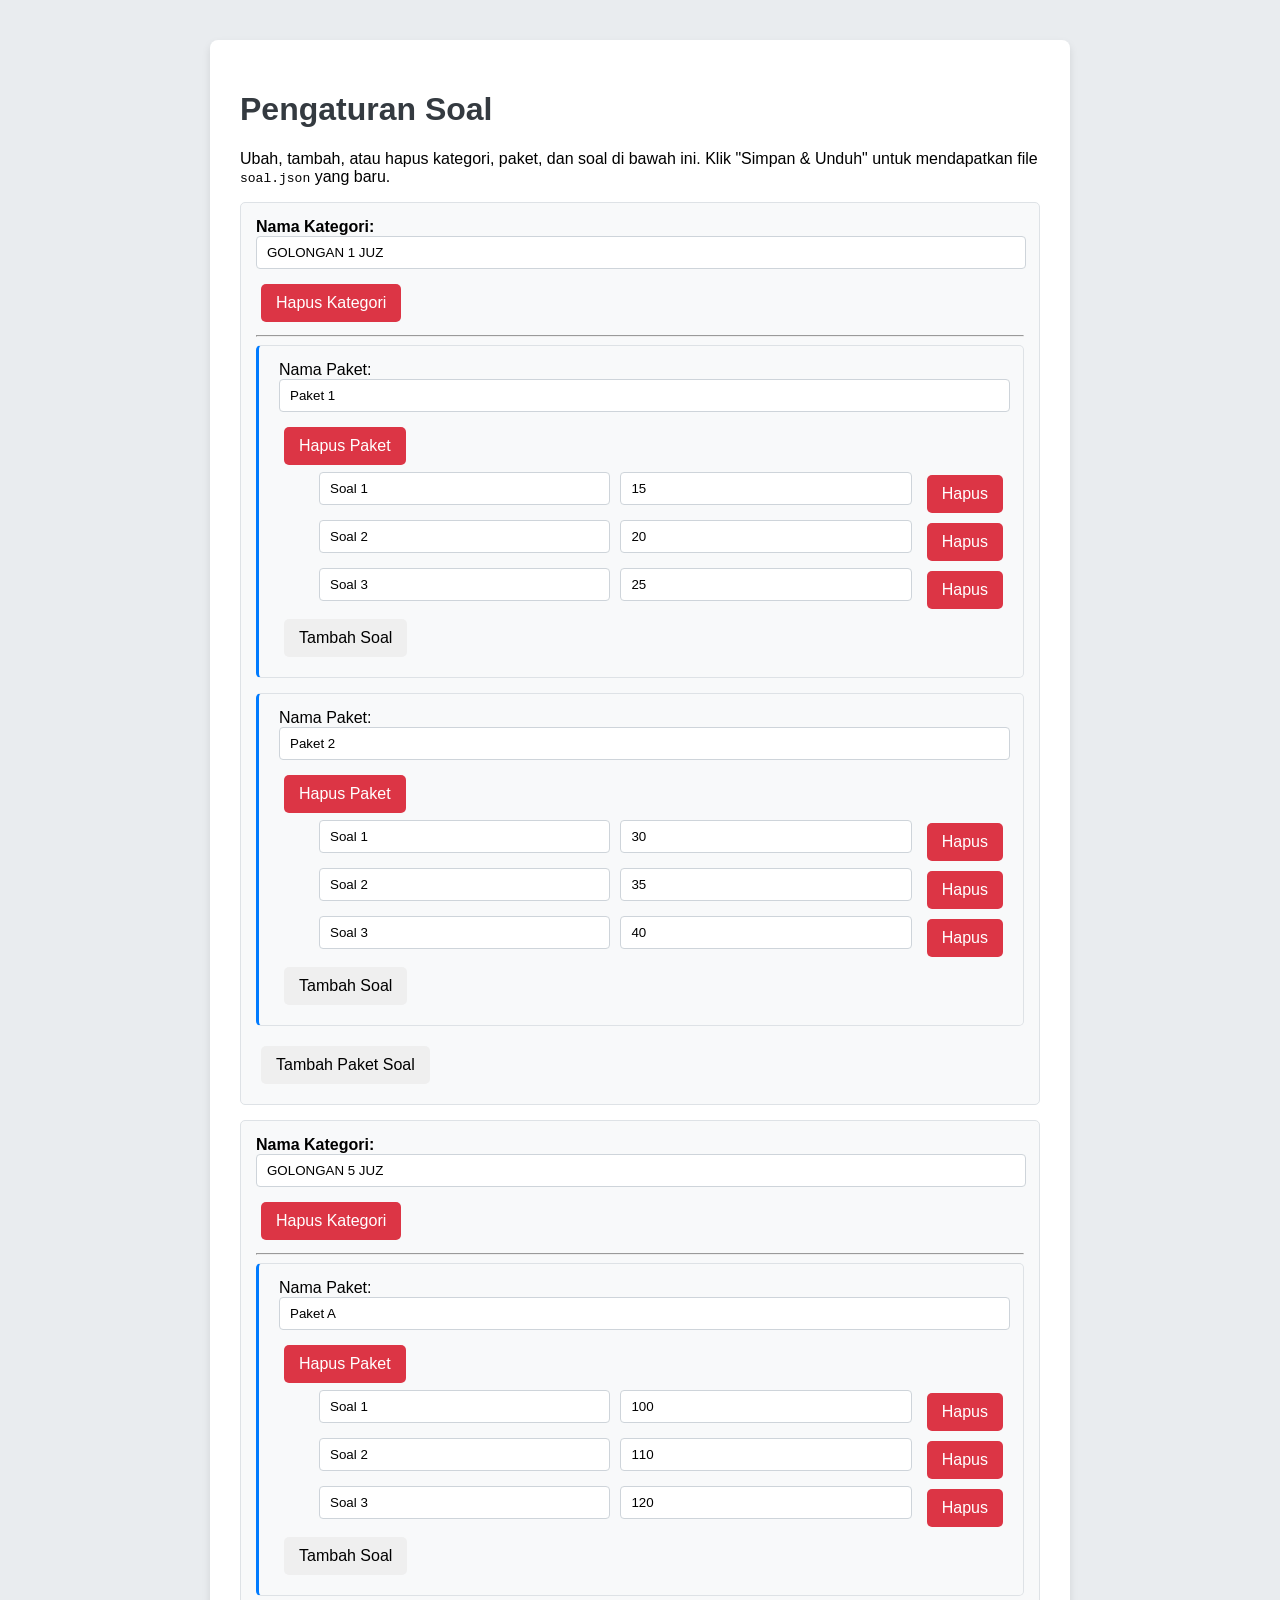
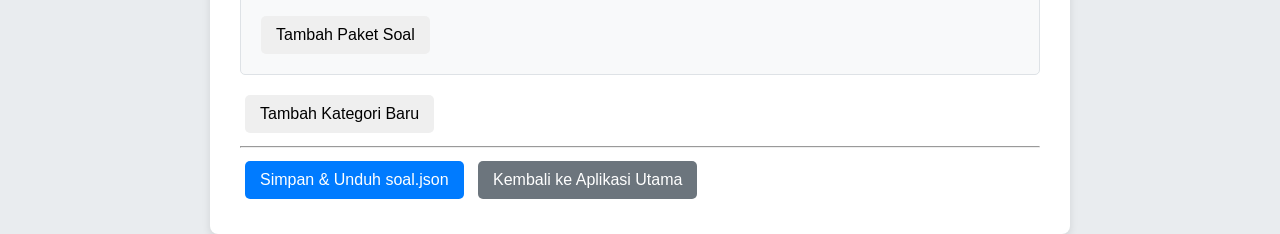
==== settings.html @ 152b8e15 "feat: Tambahkan halaman pengaturan soal Menambahkan halaman pengaturan (`settings.html` dan `setting" ====
<!DOCTYPE html>
<html lang="en">
<head>
    <meta charset="UTF-8">
    <meta name="viewport" content="width=device-width, initial-scale=1.0">
    <title>Pengaturan Soal MHQ</title>
    <link rel="stylesheet" href="style.css">
</head>
<body>
    <div class="settings-container">
        <h1>Pengaturan Soal</h1>
        <p>Ubah, tambah, atau hapus kategori, paket, dan soal di bawah ini. Klik "Simpan & Unduh" untuk mendapatkan file <code>soal.json</code> yang baru.</p>

        <div id="editor-container">
            <!-- Konten editor akan dibuat oleh JavaScript -->
        </div>

        <button id="add-kategori-btn" class="btn">Tambah Kategori Baru</button>
        <hr>
        <button id="save-btn" class="btn btn-primary">Simpan & Unduh soal.json</button>
        <a href="index.html" class="btn btn-secondary">Kembali ke Aplikasi Utama</a>
    </div>

    <script src="settings.js"></script>
</body>
</html>
---- style.css ----
body, html {
    margin: 0;
    padding: 0;
    height: 100%;
    font-family: 'Segoe UI', Tahoma, Geneva, Verdana, sans-serif;
    background-color: #e9ecef;
}

.container {
    display: flex;
    height: 100vh;
}

.sidebar {
    width: 30%;
    min-width: 300px;
    background-color: #343a40;
    color: white;
    padding: 20px;
    overflow-y: auto;
    box-shadow: 2px 0 5px rgba(0,0,0,0.1);
}

.sidebar-header {
    display: flex;
    justify-content: space-between;
    align-items: center;
    margin-bottom: 20px;
}

.sidebar h1 {
    margin-bottom: 0;
    font-size: 1.5em;
    color: #f8f9fa;
}

.settings-btn {
    font-size: 1.8em;
    text-decoration: none;
    color: white;
    transition: transform 0.3s;
}

.settings-btn:hover {
    transform: rotate(45deg);
}

.content {
    width: 70%;
    height: 100vh;
    overflow: hidden;
    background-color: #495057;
}

#pdf-viewer {
    width: 100%;
    height: 100%;
}

/* Accordion Menu Styles */
.kategori-title, .paket-title {
    cursor: pointer;
    padding: 15px;
    background-color: #495057;
    border: 1px solid #6c757d;
    border-radius: 5px;
    margin-top: 10px;
    transition: background-color 0.3s;
    user-select: none; /* Prevent text selection on click */
}

.kategori-title:hover, .paket-title:hover {
    background-color: #6c757d;
}

.kategori-title::after, .paket-title::after {
    content: '\\25B6'; /* Triangle pointing right */
    float: right;
    transition: transform 0.3s;
}

.active::after {
    transform: rotate(90deg); /* Triangle pointing down */
}

.paket-container, .soal-container {
    padding-left: 20px;
    max-height: 0;
    overflow: hidden;
    transition: max-height 0.3s ease-out;
}

.soal {
    padding: 10px 15px;
    background-color: #212529;
    border-bottom: 1px solid #495057;
    cursor: pointer;
    transition: background-color 0.3s;
}

.soal:hover {
    background-color: #007bff;
    color: white;
}

/* Settings Page Styles */
.settings-container {
    max-width: 800px;
    margin: 40px auto;
    padding: 30px;
    background-color: #fff;
    border-radius: 8px;
    box-shadow: 0 4px 8px rgba(0,0,0,0.1);
}

.settings-container h1 {
    color: #343a40;
}

.btn {
    padding: 10px 15px;
    border: none;
    border-radius: 5px;
    cursor: pointer;
    font-size: 1em;
    margin: 5px;
    text-decoration: none;
    display: inline-block;
}

.btn-primary {
    background-color: #007bff;
    color: white;
}

.btn-secondary {
    background-color: #6c757d;
    color: white;
}

.btn-danger {
    background-color: #dc3545;
    color: white;
}

.editor-group {
    border: 1px solid #dee2e6;
    border-radius: 5px;
    padding: 15px;
    margin-bottom: 15px;
    background-color: #f8f9fa;
}

.editor-group input {
    width: calc(100% - 20px);
    padding: 8px 10px;
    margin-bottom: 10px;
    border: 1px solid #ced4da;
    border-radius: 4px;
}

.editor-group .paket-group {
    padding-left: 20px;
    border-left: 3px solid #007bff;
}

.editor-group .soal-item {
    padding-left: 40px;
    display: flex;
    align-items: center;
}

.editor-group .soal-item input {
    width: calc(50% - 40px);
    margin-right: 10px;
}
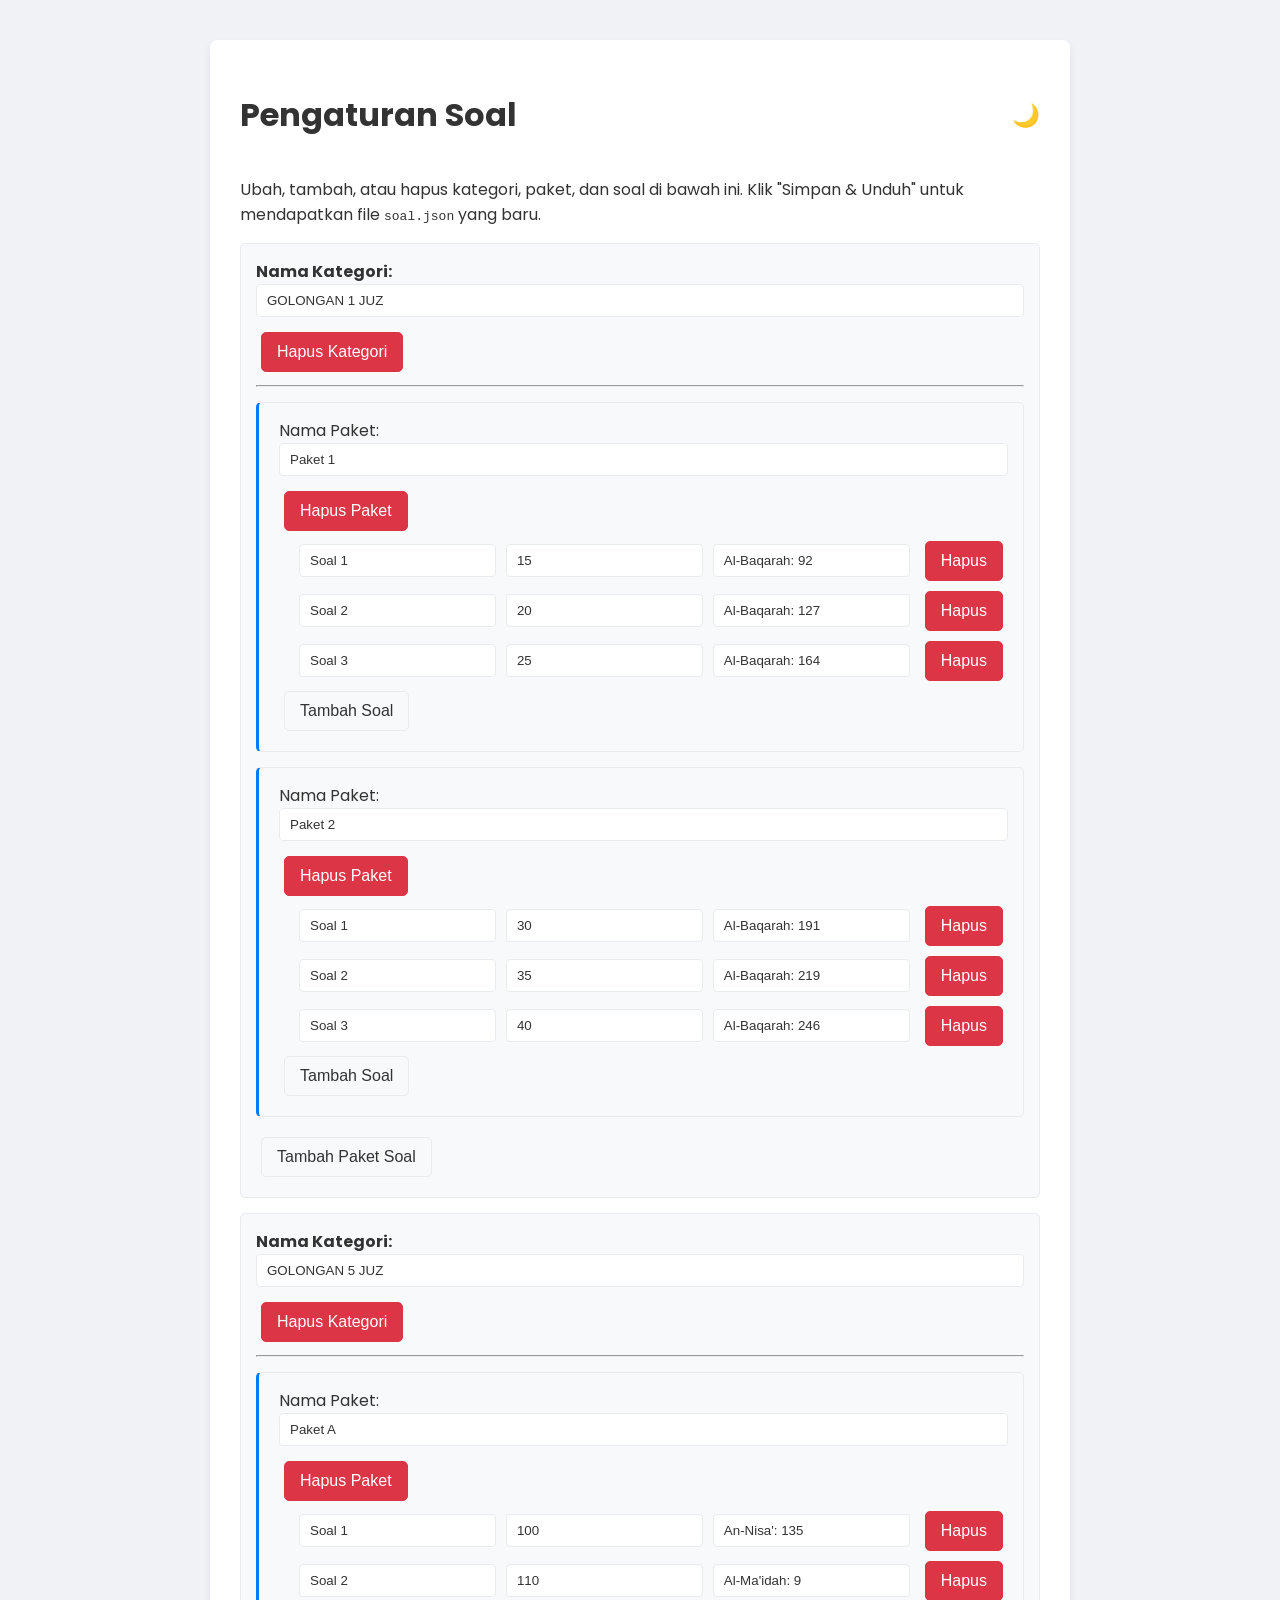
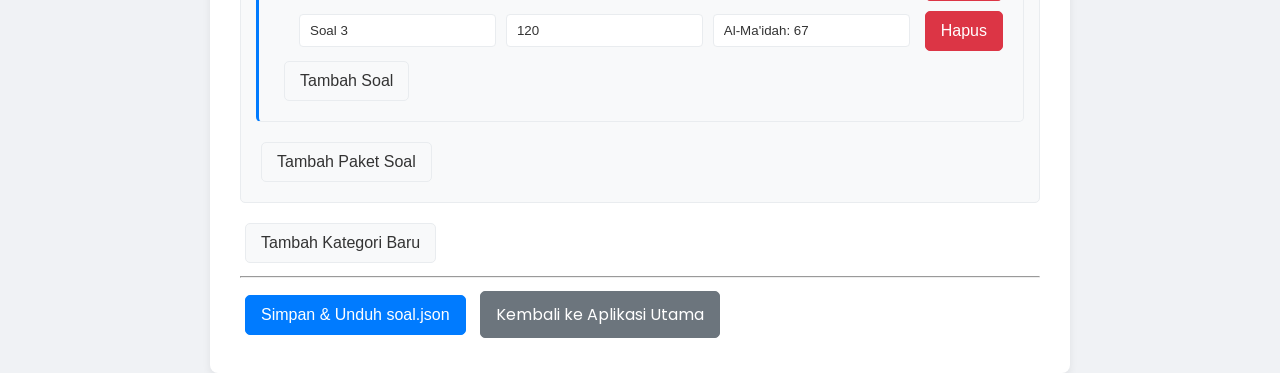
==== commit d614b851: "feat: Implementasikan mode gelap dan terang Menambahkan fungsionalitas pengalihan tema (mode gelap/t" ====
--- a/settings.html
+++ b/settings.html
@@ -8,7 +8,10 @@
 </head>
 <body>
     <div class="settings-container">
-        <h1>Pengaturan Soal</h1>
+        <div class="settings-header">
+            <h1>Pengaturan Soal</h1>
+            <button id="theme-toggle" title="Ganti Tema">🌙</button>
+        </div>
         <p>Ubah, tambah, atau hapus kategori, paket, dan soal di bawah ini. Klik "Simpan & Unduh" untuk mendapatkan file <code>soal.json</code> yang baru.</p>
 
         <div id="editor-container">
@@ -21,6 +24,7 @@
         <a href="index.html" class="btn btn-secondary">Kembali ke Aplikasi Utama</a>
     </div>
 
+    <script src="theme.js"></script>
     <script src="settings.js"></script>
 </body>
 </html>
--- a/style.css
+++ b/style.css
@@ -1,9 +1,51 @@
+@import url('https://fonts.googleapis.com/css2?family=Poppins:wght@400;500;600&display=swap');
+
+:root {
+    --bg-primary: #ffffff;
+    --bg-secondary: #f0f2f5;
+    --bg-tertiary: #f8f9fa;
+    --text-primary: #333;
+    --text-secondary: #6c757d;
+    --text-tertiary: #adb5bd;
+    --border-color: #e9ecef;
+    --shadow-color: rgba(0,0,0,0.07);
+    --accent-color: #007bff;
+    --accent-color-hover: #0056b3;
+    --danger-color: #dc3545;
+    --soal-hover-bg: #e6f2ff;
+    --nav-bg: rgba(255, 255, 255, 0.8);
+    --nav-border: #ddd;
+    --nav-text: #333;
+    --nav-disabled-bg: rgba(233, 236, 239, 0.5);
+}
+
+body.dark-mode {
+    --bg-primary: #1e1e1e;
+    --bg-secondary: #121212;
+    --bg-tertiary: #2a2a2a;
+    --text-primary: #e0e0e0;
+    --text-secondary: #a0a0a0;
+    --text-tertiary: #757575;
+    --border-color: #3a3a3a;
+    --shadow-color: rgba(255,255,255,0.07);
+    --accent-color: #3a96ff;
+    --accent-color-hover: #007bff;
+    --soal-hover-bg: #3a3d40;
+    --nav-bg: rgba(42, 42, 42, 0.8);
+    --nav-border: #4a4a4a;
+    --nav-text: #e0e0e0;
+    --nav-disabled-bg: rgba(60, 60, 60, 0.5);
+}
+
+
 body, html {
     margin: 0;
     padding: 0;
     height: 100%;
-    font-family: 'Segoe UI', Tahoma, Geneva, Verdana, sans-serif;
-    background-color: #e9ecef;
+    font-family: 'Poppins', sans-serif;
+    background-color: var(--bg-secondary);
+    color: var(--text-primary);
+    transition: background-color 0.3s, color 0.3s;
 }
 
 .container {
@@ -11,110 +53,238 @@
     height: 100vh;
 }
 
+/* --- Sidebar --- */
 .sidebar {
     width: 30%;
-    min-width: 300px;
-    background-color: #343a40;
-    color: white;
-    padding: 20px;
+    min-width: 350px;
+    background-color: var(--bg-primary);
+    padding: 25px;
     overflow-y: auto;
-    box-shadow: 2px 0 5px rgba(0,0,0,0.1);
-}
-
-.sidebar-header {
+    box-shadow: 0 0 15px var(--shadow-color);
+    display: flex;
+    flex-direction: column;
+}
+
+.app-header {
+    display: flex;
+    align-items: center;
+    gap: 15px;
+    padding-bottom: 20px;
+    border-bottom: 1px solid var(--border-color);
+}
+
+.logo {
+    width: 50px;
+    height: 50px;
+}
+
+.app-header h2 {
+    font-size: 1.1em;
+    font-weight: 600;
+    line-height: 1.4;
+    margin: 0;
+    color: var(--text-primary);
+}
+
+.app-header h2 span {
+    font-size: 0.8em;
+    font-weight: 400;
+    color: var(--text-secondary);
+}
+
+.menu-header {
     display: flex;
     justify-content: space-between;
     align-items: center;
-    margin-bottom: 20px;
-}
-
-.sidebar h1 {
-    margin-bottom: 0;
+    margin-top: 20px;
+    margin-bottom: 10px;
+}
+
+.menu-header h3 {
+    margin: 0;
+    font-size: 1em;
+    color: var(--text-tertiary);
+    text-transform: uppercase;
+    letter-spacing: 1px;
+}
+
+.menu-controls {
+    display: flex;
+    align-items: center;
+    gap: 15px;
+}
+
+#theme-toggle {
+    background: none;
+    border: none;
+    cursor: pointer;
+    font-size: 1.4em;
+    color: var(--text-tertiary);
+    padding: 0;
+}
+
+.settings-btn {
     font-size: 1.5em;
-    color: #f8f9fa;
-}
-
-.settings-btn {
-    font-size: 1.8em;
     text-decoration: none;
-    color: white;
-    transition: transform 0.3s;
+    color: var(--text-tertiary);
+    transition: transform 0.3s, color 0.3s;
 }
 
 .settings-btn:hover {
     transform: rotate(45deg);
-}
-
+    color: var(--accent-color);
+}
+
+/* --- Accordion Menu --- */
+#menu-soal {
+    flex-grow: 1;
+}
+
+.kategori-title, .paket-title {
+    cursor: pointer;
+    padding: 12px 15px;
+    background-color: var(--bg-tertiary);
+    border: 1px solid var(--border-color);
+    border-radius: 8px;
+    margin-top: 10px;
+    transition: background-color 0.3s, border-color 0.3s;
+    user-select: none;
+    font-weight: 500;
+    color: var(--text-primary);
+}
+
+.kategori-title:hover, .paket-title:hover {
+    background-color: var(--border-color);
+}
+
+.paket-container, .soal-container {
+    padding-left: 15px;
+    max-height: 0;
+    overflow: hidden;
+    transition: max-height 0.4s ease-in-out;
+}
+
+.soal {
+    padding: 10px 15px;
+    border-bottom: 1px solid var(--border-color);
+    cursor: pointer;
+    transition: background-color 0.3s, color 0.3s;
+    font-size: 0.95em;
+}
+
+.soal:last-child {
+    border-bottom: none;
+}
+
+.soal:hover {
+    background-color: var(--soal-hover-bg);
+}
+
+.soal-active {
+    background-color: var(--accent-color);
+    color: white;
+    font-weight: 500;
+    border-radius: 5px;
+}
+.soal-active:hover {
+    background-color: var(--accent-color-hover);
+}
+
+
+/* --- Content Area --- */
 .content {
     width: 70%;
     height: 100vh;
     overflow: hidden;
-    background-color: #495057;
+    background-color: var(--bg-secondary);
+    position: relative;
+    padding: 15px;
+    box-sizing: border-box;
 }
 
 #pdf-viewer {
     width: 100%;
     height: 100%;
-}
-
-/* Accordion Menu Styles */
-.kategori-title, .paket-title {
-    cursor: pointer;
-    padding: 15px;
-    background-color: #495057;
-    border: 1px solid #6c757d;
-    border-radius: 5px;
-    margin-top: 10px;
-    transition: background-color 0.3s;
-    user-select: none; /* Prevent text selection on click */
-}
-
-.kategori-title:hover, .paket-title:hover {
-    background-color: #6c757d;
-}
-
-.kategori-title::after, .paket-title::after {
-    content: '\\25B6'; /* Triangle pointing right */
-    float: right;
-    transition: transform 0.3s;
-}
-
-.active::after {
-    transform: rotate(90deg); /* Triangle pointing down */
-}
-
-.paket-container, .soal-container {
-    padding-left: 20px;
-    max-height: 0;
+    box-shadow: 0 0 10px var(--shadow-color);
+    border-radius: 8px;
     overflow: hidden;
-    transition: max-height 0.3s ease-out;
-}
-
-.soal {
-    padding: 10px 15px;
-    background-color: #212529;
-    border-bottom: 1px solid #495057;
-    cursor: pointer;
-    transition: background-color 0.3s;
-}
-
-.soal:hover {
-    background-color: #007bff;
-    color: white;
-}
-
-/* Settings Page Styles */
+}
+#pdf-viewer canvas {
+    display: block;
+    margin: auto;
+}
+
+#pdf-highlighter {
+    position: absolute;
+    top: 0;
+    left: 15px;
+    right: 15px;
+    height: 25px;
+    background-color: rgba(255, 255, 0, 0.3);
+    border: 1px solid rgba(255, 204, 0, 0.5);
+    pointer-events: none;
+    visibility: hidden;
+    z-index: 10;
+    border-radius: 4px;
+}
+
+
+/* PDF Navigation Buttons */
+.pdf-navigation {
+    position: absolute;
+    right: 35px;
+    top: 50%;
+    transform: translateY(-50%);
+    display: flex;
+    flex-direction: column;
+    gap: 10px;
+}
+
+.pdf-navigation button {
+    width: 45px;
+    height: 45px;
+    border-radius: 50%;
+    border: 1px solid var(--nav-border);
+    background-color: var(--nav-bg);
+    color: var(--nav-text);
+    font-size: 1.5em;
+    cursor: pointer;
+    transition: all 0.3s;
+    opacity: 0.7;
+    box-shadow: 0 2px 5px var(--shadow-color);
+}
+
+.pdf-navigation button:hover {
+    background-color: var(--bg-primary);
+    opacity: 1;
+    transform: scale(1.1);
+}
+
+.pdf-navigation button:disabled {
+    background-color: var(--nav-disabled-bg);
+    cursor: not-allowed;
+    opacity: 0.5;
+}
+
+
+/* --- Settings Page --- */
 .settings-container {
     max-width: 800px;
     margin: 40px auto;
     padding: 30px;
-    background-color: #fff;
+    background-color: var(--bg-primary);
     border-radius: 8px;
-    box-shadow: 0 4px 8px rgba(0,0,0,0.1);
+    box-shadow: 0 4px 8px var(--shadow-color);
+}
+
+.settings-header {
+    display: flex;
+    justify-content: space-between;
+    align-items: center;
 }
 
 .settings-container h1 {
-    color: #343a40;
+    color: var(--text-primary);
 }
 
 .btn {
@@ -126,51 +296,67 @@
     margin: 5px;
     text-decoration: none;
     display: inline-block;
-}
-
+    background-color: var(--bg-tertiary);
+    color: var(--text-primary);
+    border: 1px solid var(--border-color);
+    transition: background-color 0.3s;
+}
+.btn:hover {
+    background-color: var(--border-color);
+}
 .btn-primary {
-    background-color: #007bff;
+    background-color: var(--accent-color);
     color: white;
-}
-
+    border-color: var(--accent-color);
+}
+.btn-primary:hover {
+    background-color: var(--accent-color-hover);
+}
 .btn-secondary {
-    background-color: #6c757d;
+    background-color: var(--text-secondary);
     color: white;
-}
-
+    border-color: var(--text-secondary);
+}
 .btn-danger {
-    background-color: #dc3545;
+    background-color: var(--danger-color);
     color: white;
+    border-color: var(--danger-color);
 }
 
 .editor-group {
-    border: 1px solid #dee2e6;
+    border: 1px solid var(--border-color);
     border-radius: 5px;
     padding: 15px;
     margin-bottom: 15px;
-    background-color: #f8f9fa;
+    background-color: var(--bg-tertiary);
 }
 
 .editor-group input {
-    width: calc(100% - 20px);
+    width: calc(100% - 22px);
     padding: 8px 10px;
     margin-bottom: 10px;
-    border: 1px solid #ced4da;
+    border: 1px solid var(--border-color);
     border-radius: 4px;
+    background-color: var(--bg-primary);
+    color: var(--text-primary);
 }
 
 .editor-group .paket-group {
     padding-left: 20px;
-    border-left: 3px solid #007bff;
+    border-left: 3px solid var(--accent-color);
+    margin-top: 15px;
 }
 
 .editor-group .soal-item {
-    padding-left: 40px;
-    display: flex;
+    padding-left: 20px;
+    display: grid;
+    grid-template-columns: 1fr 1fr 1fr auto;
+    gap: 10px;
     align-items: center;
 }
 
 .editor-group .soal-item input {
-    width: calc(50% - 40px);
-    margin-right: 10px;
-}
+    width: 100%;
+    box-sizing: border-box;
+    margin-bottom: 0;
+}
